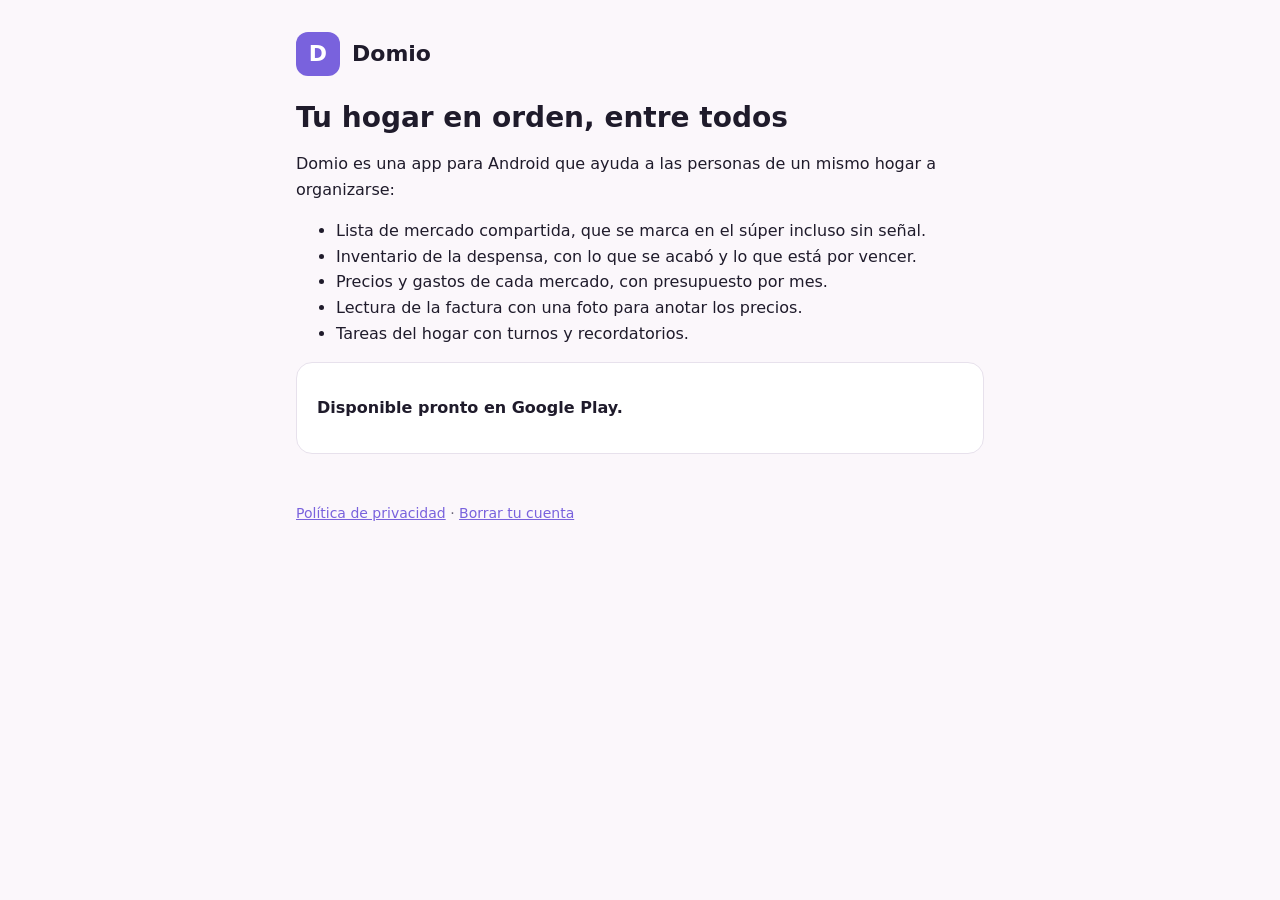
==== index.html @ b00d0631 "Páginas de Domio" ====
<!doctype html>
<html lang="es">
  <head>
    <meta charset="utf-8" />
    <meta name="viewport" content="width=device-width, initial-scale=1" />
    <title>Domio · Tu hogar en orden</title>
    <meta
      name="description"
      content="Domio: lista de mercado compartida, inventario de la despensa, gastos y tareas del hogar."
    />
    <link rel="stylesheet" href="/estilo.css" />
  </head>
  <body>
    <main>
      <header>
        <div class="logo">D</div>
        <a class="brand" href="/">Domio</a>
      </header>

      <h1>Tu hogar en orden, entre todos</h1>
      <p>
        Domio es una app para Android que ayuda a las personas de un mismo hogar a organizarse:
      </p>
      <ul>
        <li>Lista de mercado compartida, que se marca en el súper incluso sin señal.</li>
        <li>Inventario de la despensa, con lo que se acabó y lo que está por vencer.</li>
        <li>Precios y gastos de cada mercado, con presupuesto por mes.</li>
        <li>Lectura de la factura con una foto para anotar los precios.</li>
        <li>Tareas del hogar con turnos y recordatorios.</li>
      </ul>

      <div class="card">
        <p><strong>Disponible pronto en Google Play.</strong></p>
      </div>

      <footer>
        <a href="/privacidad/">Política de privacidad</a> ·
        <a href="/borrar-cuenta/">Borrar tu cuenta</a>
      </footer>
    </main>
  </body>
</html>
---- estilo.css ----
:root {
  --bg: #fbf7fb;
  --surface: #ffffff;
  --text: #1f1b2b;
  --muted: #6b6578;
  --primary: #7962dd;
  --primary-text: #ffffff;
  --border: #e7e1ec;
}

@media (prefers-color-scheme: dark) {
  :root {
    --bg: #17151f;
    --surface: #221f2d;
    --text: #f2eff7;
    --muted: #a7a1b5;
    --primary: #9a86ec;
    --primary-text: #17151f;
    --border: #35314a;
  }
}

* {
  box-sizing: border-box;
}

body {
  margin: 0;
  background: var(--bg);
  color: var(--text);
  font: 16px/1.6 system-ui, -apple-system, "Segoe UI", Roboto, sans-serif;
}

main {
  max-width: 720px;
  margin: 0 auto;
  padding: 32px 16px 64px;
}

header {
  display: flex;
  align-items: center;
  gap: 12px;
  margin-bottom: 24px;
}

.logo {
  width: 44px;
  height: 44px;
  border-radius: 12px;
  background: var(--primary);
  color: var(--primary-text);
  display: grid;
  place-items: center;
  font-weight: 800;
  font-size: 22px;
}

.brand {
  font-size: 22px;
  font-weight: 800;
  color: var(--text);
  text-decoration: none;
}

h1 {
  font-size: 28px;
  line-height: 1.25;
  margin: 0 0 8px;
}

h2 {
  font-size: 20px;
  margin: 32px 0 8px;
}

p,
li {
  color: var(--text);
}

.muted {
  color: var(--muted);
  font-size: 14px;
}

.card {
  background: var(--surface);
  border: 1px solid var(--border);
  border-radius: 16px;
  padding: 16px 20px;
  margin: 16px 0;
}

.button {
  display: inline-block;
  background: var(--primary);
  color: var(--primary-text);
  padding: 12px 20px;
  border-radius: 14px;
  font-weight: 700;
  text-decoration: none;
  margin: 4px 8px 4px 0;
}

.button.secondary {
  background: transparent;
  color: var(--primary);
  border: 1px solid var(--primary);
}

.code {
  font: 700 28px/1.2 ui-monospace, "Cascadia Mono", Consolas, monospace;
  letter-spacing: 2px;
}

a {
  color: var(--primary);
}

footer {
  margin-top: 48px;
  color: var(--muted);
  font-size: 14px;
}
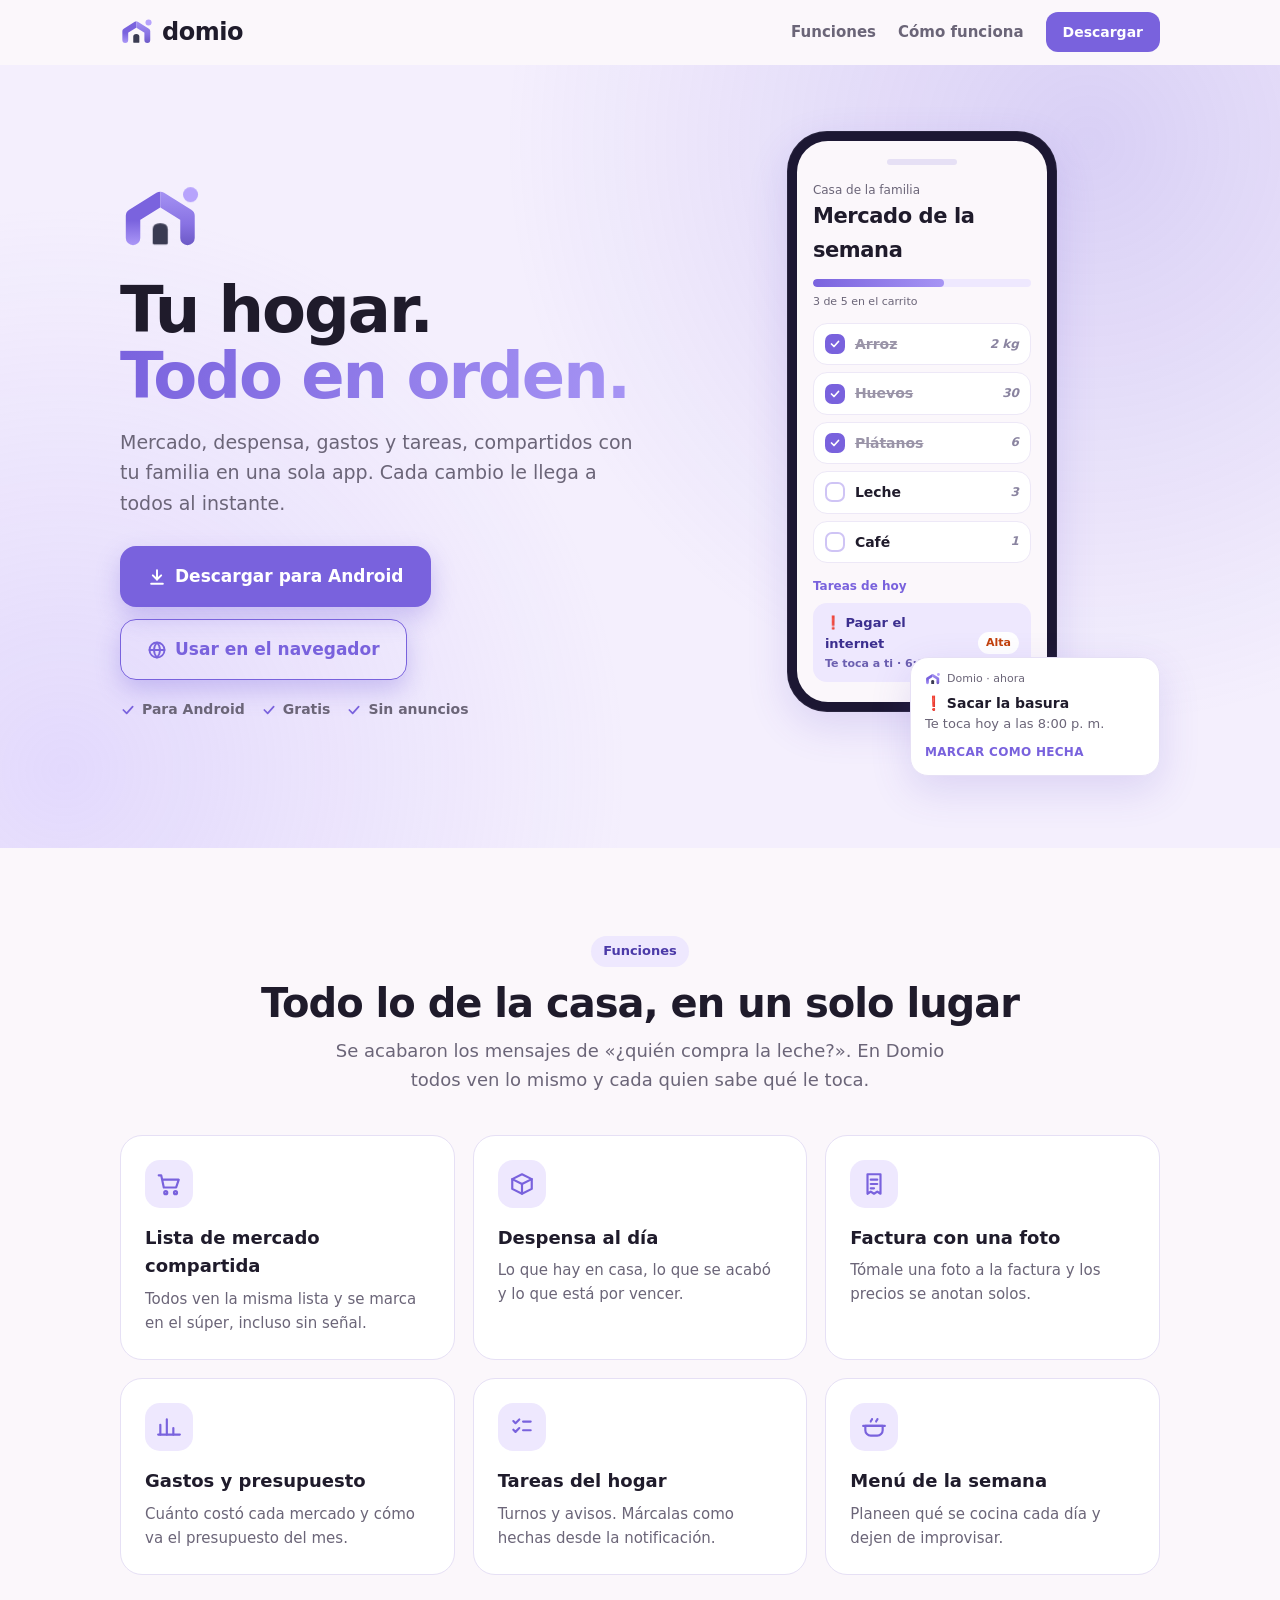
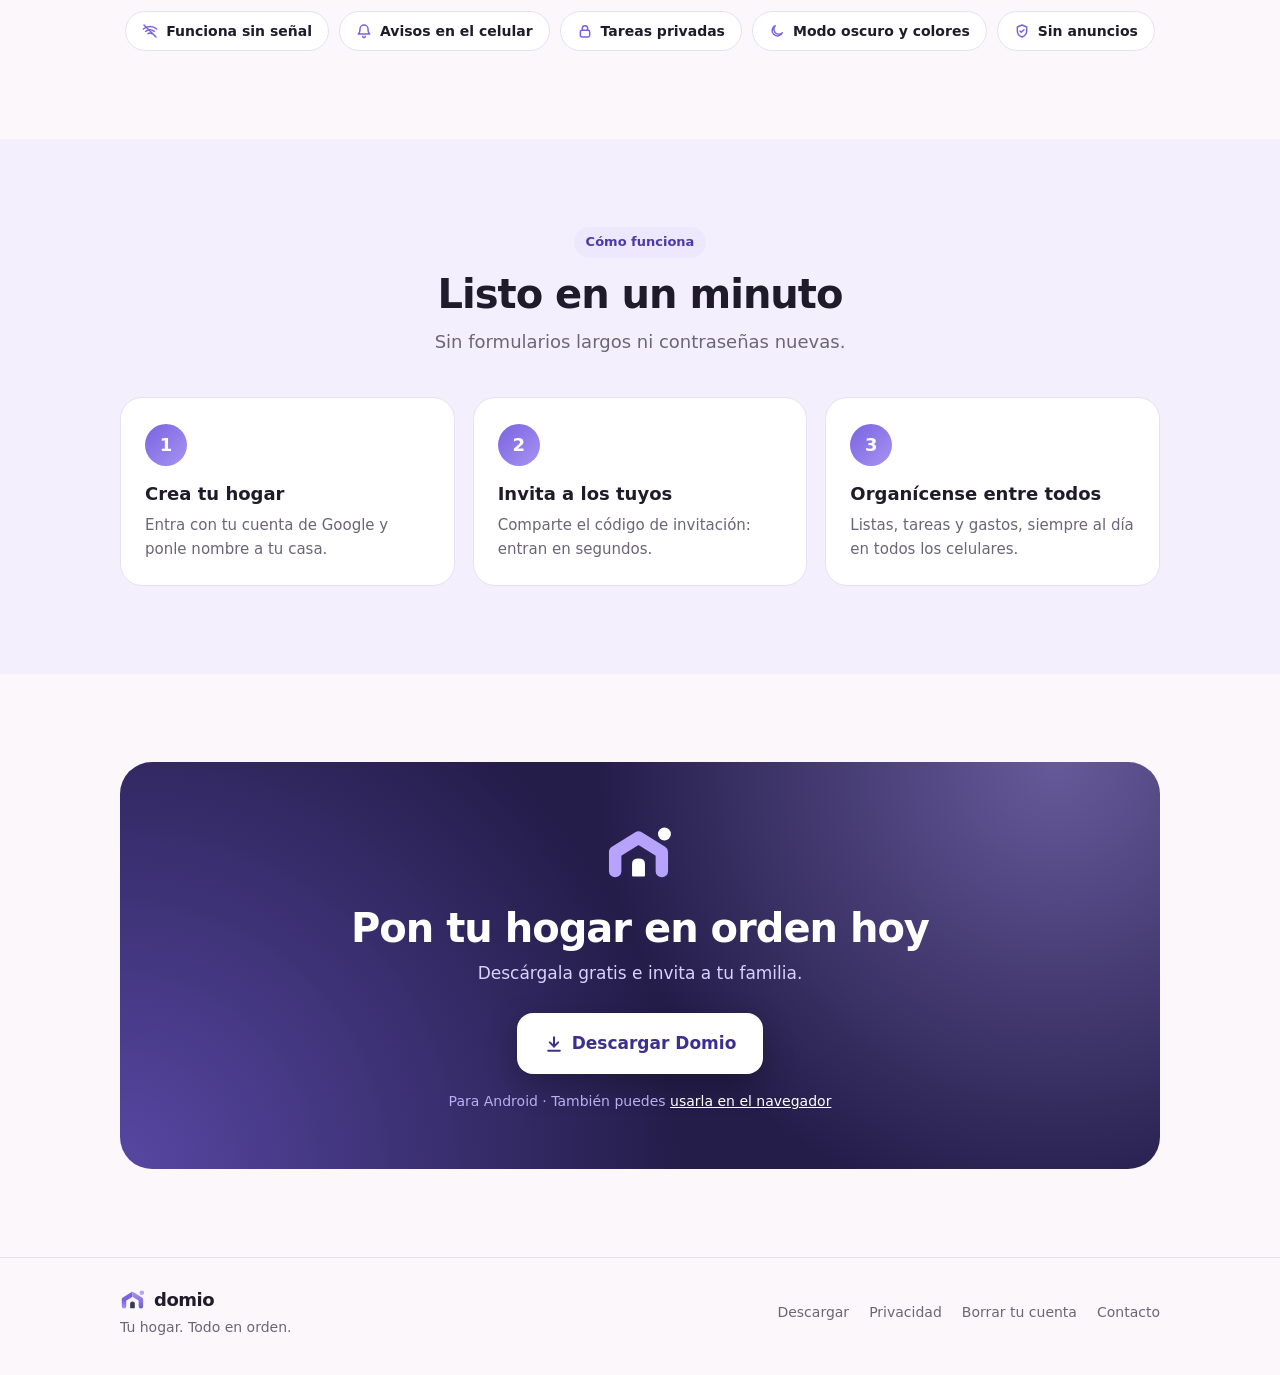
==== commit 0e44e2fb: "Web nueva con el logo de Domio y un solo estilo" ====
--- a/index.html
+++ b/index.html
@@ -3,40 +3,879 @@
   <head>
     <meta charset="utf-8" />
     <meta name="viewport" content="width=device-width, initial-scale=1" />
-    <title>Domio · Tu hogar en orden</title>
+    <title>Domio · Tu hogar. Todo en orden.</title>
     <meta
       name="description"
-      content="Domio: lista de mercado compartida, inventario de la despensa, gastos y tareas del hogar."
+      content="Domio: lista de mercado compartida, despensa, gastos y tareas del hogar, en una sola app para toda la familia."
     />
+    <meta name="theme-color" content="#7962dd" />
+    <meta property="og:title" content="Domio · Tu hogar. Todo en orden." />
+    <meta
+      property="og:description"
+      content="Mercado, despensa, gastos y tareas, compartidos con tu familia en una sola app."
+    />
+    <link rel="icon" href="/logo.svg" type="image/svg+xml" />
     <link rel="stylesheet" href="/estilo.css" />
+    <style>
+      /* ---------- Portada ---------- */
+      .hero {
+        position: relative;
+        overflow: hidden;
+        background:
+          radial-gradient(circle at 85% 10%, color-mix(in srgb, var(--primary) 22%, transparent), transparent 45%),
+          radial-gradient(circle at 5% 90%, color-mix(in srgb, #b7a3fc 28%, transparent), transparent 40%),
+          var(--tint);
+      }
+      .hero .wrap {
+        display: grid;
+        grid-template-columns: minmax(0, 1.1fr) minmax(0, 1fr);
+        align-items: center;
+        gap: 40px;
+        padding-top: 56px;
+        padding-bottom: 72px;
+      }
+      .mark {
+        width: 84px;
+        height: 84px;
+        margin-bottom: 18px;
+      }
+      .mark .half {
+        stroke-dasharray: 380;
+        stroke-dashoffset: 380;
+        animation: draw 0.9s cubic-bezier(0.65, 0, 0.35, 1) forwards;
+      }
+      .mark .half.right {
+        animation-delay: 0.15s;
+      }
+      .mark .door {
+        fill: #3a3b52;
+        opacity: 0;
+        animation: fade 0.4s ease 0.85s forwards;
+      }
+      .mark .dot {
+        transform-origin: 721px 351px;
+        transform: scale(0);
+        animation: pop 0.45s cubic-bezier(0.34, 1.56, 0.64, 1) 1.05s forwards;
+      }
+      @keyframes draw {
+        to {
+          stroke-dashoffset: 0;
+        }
+      }
+      @keyframes fade {
+        to {
+          opacity: 1;
+        }
+      }
+      @keyframes pop {
+        to {
+          transform: scale(1);
+        }
+      }
+      .hero h1 {
+        font-size: clamp(40px, 6vw, 64px);
+        line-height: 1.02;
+        letter-spacing: -2px;
+        font-weight: 800;
+        margin: 0 0 18px;
+      }
+      .hero h1 span {
+        background: linear-gradient(100deg, #7a63de, #a694f4);
+        -webkit-background-clip: text;
+        background-clip: text;
+        color: transparent;
+      }
+      .lead {
+        font-size: 19px;
+        color: var(--muted);
+        max-width: 30em;
+        margin: 0 0 28px;
+      }
+      .actions {
+        display: flex;
+        flex-wrap: wrap;
+        gap: 12px;
+      }
+      .fine {
+        display: flex;
+        flex-wrap: wrap;
+        gap: 6px 16px;
+        margin: 18px 0 0;
+        padding: 0;
+        list-style: none;
+        color: var(--muted);
+        font-size: 14px;
+        font-weight: 600;
+      }
+      .fine li {
+        display: flex;
+        align-items: center;
+        gap: 6px;
+      }
+      .fine svg {
+        width: 16px;
+        height: 16px;
+        color: var(--primary);
+      }
+
+      /* El teléfono dibujado */
+      .stage {
+        position: relative;
+        display: flex;
+        justify-content: center;
+        padding: 10px 0 64px;
+      }
+      .phone {
+        width: 270px;
+        border-radius: 40px;
+        padding: 10px;
+        background: #1c1733;
+        box-shadow: var(--shadow), 0 0 0 1px rgba(255, 255, 255, 0.06) inset;
+        animation: float 6s ease-in-out infinite;
+      }
+      .screen {
+        border-radius: 31px;
+        background: #fbf7fb;
+        color: #1f1b2b;
+        padding: 18px 16px 20px;
+        min-height: 470px;
+      }
+      .screen .notch {
+        width: 70px;
+        height: 6px;
+        border-radius: 6px;
+        background: #e6e0f5;
+        margin: 0 auto 16px;
+      }
+      .screen .hello {
+        font-size: 12px;
+        color: #6b6578;
+        margin: 0;
+      }
+      .screen .title {
+        font-size: 21px;
+        font-weight: 800;
+        margin: 0 0 12px;
+        letter-spacing: -0.4px;
+      }
+      .progress {
+        height: 8px;
+        border-radius: 8px;
+        background: #eee8fe;
+        overflow: hidden;
+        margin-bottom: 6px;
+      }
+      .progress i {
+        display: block;
+        height: 100%;
+        width: 40%;
+        border-radius: 8px;
+        background: linear-gradient(90deg, #7a63de, #a694f4);
+        animation: fill 2.4s ease 1.2s forwards;
+      }
+      @keyframes fill {
+        to {
+          width: 60%;
+        }
+      }
+      .progress-label {
+        font-size: 11px;
+        color: #6b6578;
+        margin: 0 0 12px;
+      }
+      .row {
+        display: flex;
+        align-items: center;
+        gap: 10px;
+        background: #fff;
+        border: 1px solid #ede8f7;
+        border-radius: 14px;
+        padding: 9px 11px;
+        margin-bottom: 7px;
+        font-size: 14px;
+        font-weight: 600;
+      }
+      .row .check {
+        flex: none;
+        width: 20px;
+        height: 20px;
+        border-radius: 7px;
+        border: 2px solid #cfc4f5;
+        display: grid;
+        place-items: center;
+      }
+      .row.done {
+        color: #9a94a8;
+      }
+      .row.done span {
+        text-decoration: line-through;
+      }
+      .row.done .check {
+        background: #7962dd;
+        border-color: #7962dd;
+      }
+      .row .check svg {
+        width: 12px;
+        height: 12px;
+        color: #fff;
+      }
+      .row .qty {
+        margin-left: auto;
+        font-size: 12px;
+        color: #8a84a0;
+        font-weight: 600;
+      }
+      .screen .section {
+        font-size: 12px;
+        font-weight: 700;
+        color: #7962dd;
+        margin: 14px 0 7px;
+      }
+      .task {
+        display: flex;
+        align-items: center;
+        gap: 10px;
+        border-radius: 14px;
+        padding: 10px 12px;
+        background: #eee8fe;
+        font-size: 13px;
+        font-weight: 700;
+        color: #3c2f8f;
+      }
+      .task small {
+        display: block;
+        font-weight: 600;
+        color: #6b5fb0;
+        font-size: 11px;
+      }
+      .task .tag {
+        margin-left: auto;
+        font-size: 11px;
+        background: #fff;
+        color: #c2410c;
+        border-radius: 999px;
+        padding: 2px 8px;
+      }
+      /* El aviso que flota al lado del teléfono */
+      .notif {
+        position: absolute;
+        right: max(0px, calc(50% - 270px));
+        bottom: 0;
+        width: 250px;
+        background: var(--surface);
+        color: var(--text);
+        border: 1px solid var(--border);
+        border-radius: 18px;
+        padding: 12px 14px;
+        box-shadow: var(--shadow);
+        opacity: 0;
+        transform: translateY(16px) scale(0.96);
+        animation: arrive 0.6s cubic-bezier(0.34, 1.56, 0.64, 1) 1.6s forwards;
+      }
+      .notif-head {
+        display: flex;
+        align-items: center;
+        gap: 6px;
+        font-size: 11px;
+        color: var(--muted);
+        margin-bottom: 4px;
+      }
+      .notif-head img {
+        width: 16px;
+        height: 16px;
+      }
+      .notif strong {
+        display: block;
+        font-size: 14px;
+      }
+      .notif p {
+        margin: 0;
+        font-size: 13px;
+        color: var(--muted);
+      }
+      .notif .act {
+        display: inline-block;
+        margin-top: 8px;
+        font-size: 12px;
+        font-weight: 800;
+        color: var(--primary);
+        letter-spacing: 0.3px;
+      }
+      @keyframes arrive {
+        to {
+          opacity: 1;
+          transform: none;
+        }
+      }
+      @keyframes float {
+        0%,
+        100% {
+          transform: translateY(0);
+        }
+        50% {
+          transform: translateY(-10px);
+        }
+      }
+
+      /* ---------- Secciones ---------- */
+      .block {
+        padding: 88px 0;
+      }
+      .eyebrow {
+        display: inline-block;
+        background: var(--soft);
+        color: var(--soft-text);
+        font-size: 13px;
+        font-weight: 800;
+        padding: 5px 12px;
+        border-radius: 999px;
+        margin-bottom: 14px;
+      }
+      .block h2 {
+        font-size: clamp(28px, 4vw, 40px);
+        line-height: 1.1;
+        letter-spacing: -1px;
+        margin: 0 0 12px;
+      }
+      .block .intro {
+        color: var(--muted);
+        font-size: 18px;
+        max-width: 34em;
+        margin: 0 0 40px;
+      }
+      .center {
+        text-align: center;
+      }
+      .center .intro {
+        margin-left: auto;
+        margin-right: auto;
+      }
+      .features {
+        display: grid;
+        grid-template-columns: repeat(3, minmax(0, 1fr));
+        gap: 18px;
+      }
+      .feature {
+        background: var(--surface);
+        border: 1px solid var(--border);
+        border-radius: 22px;
+        padding: 24px;
+        transition: transform 0.2s, box-shadow 0.2s, border-color 0.2s;
+      }
+      .feature:hover {
+        transform: translateY(-4px);
+        box-shadow: var(--shadow);
+        border-color: color-mix(in srgb, var(--primary) 35%, var(--border));
+      }
+      .icon {
+        width: 48px;
+        height: 48px;
+        border-radius: 15px;
+        background: var(--soft);
+        color: var(--primary);
+        display: grid;
+        place-items: center;
+        margin-bottom: 16px;
+      }
+      .icon svg {
+        width: 26px;
+        height: 26px;
+      }
+      .feature h3 {
+        font-size: 18px;
+        margin: 0 0 6px;
+      }
+      .feature p {
+        margin: 0;
+        color: var(--muted);
+        font-size: 15px;
+      }
+      .chips {
+        display: flex;
+        flex-wrap: wrap;
+        justify-content: center;
+        gap: 10px;
+        margin: 36px 0 0;
+        padding: 0;
+        list-style: none;
+      }
+      .chips li {
+        display: flex;
+        align-items: center;
+        gap: 8px;
+        background: var(--surface);
+        border: 1px solid var(--border);
+        border-radius: 999px;
+        padding: 8px 16px;
+        font-size: 14px;
+        font-weight: 600;
+      }
+      .chips svg {
+        width: 16px;
+        height: 16px;
+        color: var(--primary);
+      }
+
+      .how {
+        background: var(--tint);
+      }
+      .steps {
+        display: grid;
+        grid-template-columns: repeat(3, minmax(0, 1fr));
+        gap: 18px;
+        counter-reset: step;
+        margin: 0;
+        padding: 0;
+        list-style: none;
+      }
+      .steps li {
+        counter-increment: step;
+        position: relative;
+        background: var(--surface);
+        border: 1px solid var(--border);
+        border-radius: 22px;
+        padding: 26px 24px 24px;
+      }
+      .steps li::before {
+        content: counter(step);
+        display: grid;
+        place-items: center;
+        width: 42px;
+        height: 42px;
+        border-radius: 50%;
+        background: linear-gradient(135deg, #7a63de, #a694f4);
+        color: #fff;
+        font-weight: 800;
+        font-size: 18px;
+        margin-bottom: 14px;
+      }
+      .steps h3 {
+        margin: 0 0 4px;
+        font-size: 18px;
+      }
+      .steps p {
+        margin: 0;
+        color: var(--muted);
+        font-size: 15px;
+      }
+
+      /* ---------- Cierre ---------- */
+      .cta {
+        position: relative;
+        overflow: hidden;
+        margin: 88px auto;
+        max-width: 1040px;
+        border-radius: 32px;
+        padding: 56px 24px;
+        text-align: center;
+        color: #fff;
+        background:
+          radial-gradient(circle at 90% 0%, rgba(183, 163, 252, 0.45), transparent 45%),
+          radial-gradient(circle at 0% 100%, rgba(122, 99, 222, 0.6), transparent 50%),
+          var(--night);
+      }
+      .cta > svg {
+        width: 72px;
+        height: 72px;
+        margin: 0 auto 16px;
+      }
+      .cta h2 {
+        font-size: clamp(28px, 4vw, 40px);
+        letter-spacing: -1px;
+        line-height: 1.1;
+        margin: 0 0 10px;
+      }
+      .cta p {
+        color: #d9d1ff;
+        margin: 0 0 26px;
+        font-size: 17px;
+      }
+      .cta .button {
+        background: #fff;
+        color: #3c2f8f;
+        box-shadow: 0 10px 30px rgba(0, 0, 0, 0.25);
+      }
+      .cta .button:hover {
+        background: #f1ebfd;
+      }
+      .cta .small-print {
+        font-size: 14px;
+        color: #b9aef0;
+        margin: 16px 0 0;
+      }
+
+      @media (max-width: 900px) {
+        .hero .wrap {
+          grid-template-columns: 1fr;
+          gap: 24px;
+          padding-top: 36px;
+          padding-bottom: 48px;
+        }
+        .features {
+          grid-template-columns: repeat(2, minmax(0, 1fr));
+        }
+      }
+      @media (max-width: 640px) {
+        .features,
+        .steps {
+          grid-template-columns: 1fr;
+        }
+        .block {
+          padding: 64px 0;
+        }
+        .lead {
+          font-size: 17px;
+        }
+        .actions .button {
+          width: 100%;
+        }
+        .cta {
+          margin: 64px 16px;
+          border-radius: 26px;
+          padding: 44px 20px;
+        }
+        .notif {
+          right: 0;
+          width: 230px;
+        }
+      }
+      @media (prefers-reduced-motion: reduce) {
+        .mark .half,
+        .mark .door,
+        .mark .dot,
+        .notif,
+        .phone,
+        .progress i {
+          animation: none;
+          stroke-dashoffset: 0;
+          opacity: 1;
+          transform: none;
+        }
+      }
+      @media (prefers-color-scheme: dark) {
+        .mark .door {
+          fill: #ece8ff;
+        }
+      }
+    </style>
   </head>
   <body>
+    <header class="topbar">
+      <div class="wrap">
+        <a class="brand" href="/"><img src="/logo.svg" alt="" />domio</a>
+        <nav>
+          <a href="#funciones">Funciones</a>
+          <a href="#como-funciona">Cómo funciona</a>
+          <a class="button small" href="/descargar/">Descargar</a>
+        </nav>
+      </div>
+    </header>
+
     <main>
-      <header>
-        <div class="logo">D</div>
-        <a class="brand" href="/">Domio</a>
-      </header>
-
-      <h1>Tu hogar en orden, entre todos</h1>
-      <p>
-        Domio es una app para Android que ayuda a las personas de un mismo hogar a organizarse:
-      </p>
-      <ul>
-        <li>Lista de mercado compartida, que se marca en el súper incluso sin señal.</li>
-        <li>Inventario de la despensa, con lo que se acabó y lo que está por vencer.</li>
-        <li>Precios y gastos de cada mercado, con presupuesto por mes.</li>
-        <li>Lectura de la factura con una foto para anotar los precios.</li>
-        <li>Tareas del hogar con turnos y recordatorios.</li>
-      </ul>
-
-      <div class="card">
-        <p><strong>Disponible pronto en Google Play.</strong></p>
+      <section class="hero">
+        <div class="wrap">
+          <div>
+            <!-- El logo se dibuja solo, igual que al abrir la app. -->
+            <svg class="mark" viewBox="234 222 580 580" aria-hidden="true">
+              <defs>
+                <linearGradient id="hl" x1="0" y1="320" x2="0" y2="700" gradientUnits="userSpaceOnUse">
+                  <stop offset="0" stop-color="#7A63DE" />
+                  <stop offset="0.55" stop-color="#7A63DE" />
+                  <stop offset="1" stop-color="#AB97F7" />
+                </linearGradient>
+                <linearGradient id="hr" x1="0" y1="320" x2="0" y2="700" gradientUnits="userSpaceOnUse">
+                  <stop offset="0" stop-color="#A694F4" />
+                  <stop offset="0.62" stop-color="#8872E3" />
+                  <stop offset="1" stop-color="#6C59C6" />
+                </linearGradient>
+                <clipPath id="hcl"><rect x="0" y="0" width="512" height="1024" /></clipPath>
+                <clipPath id="hcr"><rect x="512" y="0" width="512" height="1024" /></clipPath>
+              </defs>
+              <g clip-path="url(#hcl)">
+                <path class="half" d="M324 650 L324 497 L512 380" stroke="url(#hl)" stroke-width="100"
+                  stroke-linecap="round" stroke-linejoin="round" fill="none" />
+              </g>
+              <g clip-path="url(#hcr)">
+                <path class="half right" d="M700 650 L700 497 L512 380" stroke="url(#hr)" stroke-width="100"
+                  stroke-linecap="round" stroke-linejoin="round" fill="none" />
+              </g>
+              <path class="door"
+                d="M468 694 Q460 694 460 686 L460 592 Q460 548 512 548 Q564 548 564 592 L564 686 Q564 694 556 694 Z" />
+              <circle class="dot" cx="721" cy="351" r="52" fill="#B7A3FC" />
+            </svg>
+
+            <h1>Tu hogar.<br /><span>Todo en orden.</span></h1>
+            <p class="lead">
+              Mercado, despensa, gastos y tareas, compartidos con tu familia en una sola app. Cada
+              cambio le llega a todos al instante.
+            </p>
+            <div class="actions">
+              <a class="button big" href="/descargar/">
+                <svg viewBox="0 0 24 24" fill="none" stroke="currentColor" stroke-width="2.4"
+                  stroke-linecap="round" stroke-linejoin="round" aria-hidden="true">
+                  <path d="M12 4v11" /><path d="M7 10l5 5 5-5" /><path d="M5 20h14" />
+                </svg>
+                Descargar para Android
+              </a>
+              <a class="button big secondary" href="https://domio.expo.app">
+                <svg viewBox="0 0 24 24" fill="none" stroke="currentColor" stroke-width="2.2"
+                  stroke-linecap="round" stroke-linejoin="round" aria-hidden="true">
+                  <circle cx="12" cy="12" r="9" /><path d="M3 12h18" />
+                  <path d="M12 3c2.5 2.7 3.6 5.7 3.6 9s-1.1 6.3-3.6 9c-2.5-2.7-3.6-5.7-3.6-9S9.5 5.7 12 3z" />
+                </svg>
+                Usar en el navegador
+              </a>
+            </div>
+            <ul class="fine">
+              <li id="version">
+                <svg viewBox="0 0 24 24" fill="none" stroke="currentColor" stroke-width="2.6"
+                  stroke-linecap="round" stroke-linejoin="round" aria-hidden="true"><path d="M5 12l5 5 9-10" /></svg>
+                <span>Para Android</span>
+              </li>
+              <li>
+                <svg viewBox="0 0 24 24" fill="none" stroke="currentColor" stroke-width="2.6"
+                  stroke-linecap="round" stroke-linejoin="round" aria-hidden="true"><path d="M5 12l5 5 9-10" /></svg>
+                Gratis
+              </li>
+              <li>
+                <svg viewBox="0 0 24 24" fill="none" stroke="currentColor" stroke-width="2.6"
+                  stroke-linecap="round" stroke-linejoin="round" aria-hidden="true"><path d="M5 12l5 5 9-10" /></svg>
+                Sin anuncios
+              </li>
+            </ul>
+          </div>
+
+          <div class="stage" aria-hidden="true">
+            <div class="phone">
+              <div class="screen">
+                <div class="notch"></div>
+                <p class="hello">Casa de la familia</p>
+                <p class="title">Mercado de la semana</p>
+                <div class="progress"><i></i></div>
+                <p class="progress-label">3 de 5 en el carrito</p>
+                <div class="row done">
+                  <div class="check">
+                    <svg viewBox="0 0 24 24" fill="none" stroke="currentColor" stroke-width="3.4"
+                      stroke-linecap="round" stroke-linejoin="round"><path d="M5 12l5 5 9-10" /></svg>
+                  </div>
+                  <span>Arroz</span><em class="qty">2 kg</em>
+                </div>
+                <div class="row done">
+                  <div class="check">
+                    <svg viewBox="0 0 24 24" fill="none" stroke="currentColor" stroke-width="3.4"
+                      stroke-linecap="round" stroke-linejoin="round"><path d="M5 12l5 5 9-10" /></svg>
+                  </div>
+                  <span>Huevos</span><em class="qty">30</em>
+                </div>
+                <div class="row done">
+                  <div class="check">
+                    <svg viewBox="0 0 24 24" fill="none" stroke="currentColor" stroke-width="3.4"
+                      stroke-linecap="round" stroke-linejoin="round"><path d="M5 12l5 5 9-10" /></svg>
+                  </div>
+                  <span>Plátanos</span><em class="qty">6</em>
+                </div>
+                <div class="row"><div class="check"></div><span>Leche</span><em class="qty">3</em></div>
+                <div class="row"><div class="check"></div><span>Café</span><em class="qty">1</em></div>
+                <p class="section">Tareas de hoy</p>
+                <div class="task">
+                  <div>❗ Pagar el internet<small>Te toca a ti · 6:00 p. m.</small></div>
+                  <span class="tag">Alta</span>
+                </div>
+              </div>
+            </div>
+            <div class="notif">
+              <div class="notif-head"><img src="/logo.svg" alt="" />Domio · ahora</div>
+              <strong>❗ Sacar la basura</strong>
+              <p>Te toca hoy a las 8:00 p. m.</p>
+              <span class="act">MARCAR COMO HECHA</span>
+            </div>
+          </div>
+        </div>
+      </section>
+
+      <section class="block" id="funciones">
+        <div class="wrap center">
+          <span class="eyebrow">Funciones</span>
+          <h2 class="reveal">Todo lo de la casa, en un solo lugar</h2>
+          <p class="intro reveal">
+            Se acabaron los mensajes de «¿quién compra la leche?». En Domio todos ven lo mismo y
+            cada quien sabe qué le toca.
+          </p>
+          <div class="features" style="text-align: left">
+            <article class="feature reveal">
+              <div class="icon">
+                <svg viewBox="0 0 24 24" fill="none" stroke="currentColor" stroke-width="2"
+                  stroke-linecap="round" stroke-linejoin="round" aria-hidden="true">
+                  <circle cx="9" cy="20" r="1.4" /><circle cx="18" cy="20" r="1.4" />
+                  <path d="M2.5 4h2.3l2.4 11.2h11.4L21 8H6" />
+                </svg>
+              </div>
+              <h3>Lista de mercado compartida</h3>
+              <p>Todos ven la misma lista y se marca en el súper, incluso sin señal.</p>
+            </article>
+            <article class="feature reveal">
+              <div class="icon">
+                <svg viewBox="0 0 24 24" fill="none" stroke="currentColor" stroke-width="2"
+                  stroke-linecap="round" stroke-linejoin="round" aria-hidden="true">
+                  <path d="M3 7.5L12 3l9 4.5-9 4.5z" /><path d="M3 7.5v9L12 21l9-4.5v-9" /><path d="M12 12v9" />
+                </svg>
+              </div>
+              <h3>Despensa al día</h3>
+              <p>Lo que hay en casa, lo que se acabó y lo que está por vencer.</p>
+            </article>
+            <article class="feature reveal">
+              <div class="icon">
+                <svg viewBox="0 0 24 24" fill="none" stroke="currentColor" stroke-width="2"
+                  stroke-linecap="round" stroke-linejoin="round" aria-hidden="true">
+                  <path d="M6 3h12v18l-3-2-3 2-3-2-3 2z" /><path d="M9 8h6" /><path d="M9 12h6" /><path d="M9 16h3" />
+                </svg>
+              </div>
+              <h3>Factura con una foto</h3>
+              <p>Tómale una foto a la factura y los precios se anotan solos.</p>
+            </article>
+            <article class="feature reveal">
+              <div class="icon">
+                <svg viewBox="0 0 24 24" fill="none" stroke="currentColor" stroke-width="2"
+                  stroke-linecap="round" stroke-linejoin="round" aria-hidden="true">
+                  <path d="M4 19V10" /><path d="M10 19V5" /><path d="M16 19v-6" /><path d="M22 19H2" />
+                </svg>
+              </div>
+              <h3>Gastos y presupuesto</h3>
+              <p>Cuánto costó cada mercado y cómo va el presupuesto del mes.</p>
+            </article>
+            <article class="feature reveal">
+              <div class="icon">
+                <svg viewBox="0 0 24 24" fill="none" stroke="currentColor" stroke-width="2"
+                  stroke-linecap="round" stroke-linejoin="round" aria-hidden="true">
+                  <path d="M4 6.5l2 2 3.5-3.5" /><path d="M4 14.5l2 2 3.5-3.5" /><path d="M13 7h7" /><path d="M13 15h7" />
+                </svg>
+              </div>
+              <h3>Tareas del hogar</h3>
+              <p>Turnos y avisos. Márcalas como hechas desde la notificación.</p>
+            </article>
+            <article class="feature reveal">
+              <div class="icon">
+                <svg viewBox="0 0 24 24" fill="none" stroke="currentColor" stroke-width="2"
+                  stroke-linecap="round" stroke-linejoin="round" aria-hidden="true">
+                  <path d="M4 11h16v4a5 5 0 0 1-5 5H9a5 5 0 0 1-5-5z" /><path d="M2 11h20" />
+                  <path d="M9 7c0-1.2 1.2-1.2 1.2-2.4" /><path d="M14 7c0-1.2 1.2-1.2 1.2-2.4" />
+                </svg>
+              </div>
+              <h3>Menú de la semana</h3>
+              <p>Planeen qué se cocina cada día y dejen de improvisar.</p>
+            </article>
+          </div>
+
+          <ul class="chips reveal">
+            <li>
+              <svg viewBox="0 0 24 24" fill="none" stroke="currentColor" stroke-width="2.2"
+                stroke-linecap="round" stroke-linejoin="round" aria-hidden="true">
+                <path d="M2 9a15 15 0 0 1 20 0" /><path d="M5.5 12.5a10 10 0 0 1 13 0" /><path d="M9 16a5 5 0 0 1 6 0" />
+                <path d="M3 3l18 18" />
+              </svg>
+              Funciona sin señal
+            </li>
+            <li>
+              <svg viewBox="0 0 24 24" fill="none" stroke="currentColor" stroke-width="2.2"
+                stroke-linecap="round" stroke-linejoin="round" aria-hidden="true">
+                <path d="M6 9a6 6 0 0 1 12 0c0 6 2.5 7.5 2.5 7.5h-17S6 15 6 9" /><path d="M10 20a2 2 0 0 0 4 0" />
+              </svg>
+              Avisos en el celular
+            </li>
+            <li>
+              <svg viewBox="0 0 24 24" fill="none" stroke="currentColor" stroke-width="2.2"
+                stroke-linecap="round" stroke-linejoin="round" aria-hidden="true">
+                <rect x="5" y="11" width="14" height="10" rx="2.5" /><path d="M8 11V8a4 4 0 0 1 8 0v3" />
+              </svg>
+              Tareas privadas
+            </li>
+            <li>
+              <svg viewBox="0 0 24 24" fill="none" stroke="currentColor" stroke-width="2.2"
+                stroke-linecap="round" stroke-linejoin="round" aria-hidden="true">
+                <path d="M20 14.5A8 8 0 1 1 9.5 4a6.5 6.5 0 0 0 10.5 10.5z" />
+              </svg>
+              Modo oscuro y colores
+            </li>
+            <li>
+              <svg viewBox="0 0 24 24" fill="none" stroke="currentColor" stroke-width="2.2"
+                stroke-linecap="round" stroke-linejoin="round" aria-hidden="true">
+                <path d="M12 3l7 3v6c0 4.4-3 7.6-7 9-4-1.4-7-4.6-7-9V6z" /><path d="M9 12l2 2 4-4" />
+              </svg>
+              Sin anuncios
+            </li>
+          </ul>
+        </div>
+      </section>
+
+      <section class="block how" id="como-funciona">
+        <div class="wrap center">
+          <span class="eyebrow">Cómo funciona</span>
+          <h2 class="reveal">Listo en un minuto</h2>
+          <p class="intro reveal">Sin formularios largos ni contraseñas nuevas.</p>
+          <ol class="steps" style="text-align: left">
+            <li class="reveal">
+              <h3>Crea tu hogar</h3>
+              <p>Entra con tu cuenta de Google y ponle nombre a tu casa.</p>
+            </li>
+            <li class="reveal">
+              <h3>Invita a los tuyos</h3>
+              <p>Comparte el código de invitación: entran en segundos.</p>
+            </li>
+            <li class="reveal">
+              <h3>Organícense entre todos</h3>
+              <p>Listas, tareas y gastos, siempre al día en todos los celulares.</p>
+            </li>
+          </ol>
+        </div>
+      </section>
+
+      <section class="cta reveal">
+        <svg viewBox="234 222 580 580" aria-hidden="true">
+          <path d="M324 650 L324 497 L512 380 L700 497 L700 650" stroke="#b7a3fc" stroke-width="100"
+            stroke-linecap="round" stroke-linejoin="round" fill="none" />
+          <path fill="#ffffff"
+            d="M468 694 Q460 694 460 686 L460 592 Q460 548 512 548 Q564 548 564 592 L564 686 Q564 694 556 694 Z" />
+          <circle cx="721" cy="351" r="52" fill="#ffffff" />
+        </svg>
+        <h2>Pon tu hogar en orden hoy</h2>
+        <p>Descárgala gratis e invita a tu familia.</p>
+        <a class="button big" href="/descargar/">
+          <svg viewBox="0 0 24 24" fill="none" stroke="currentColor" stroke-width="2.4"
+            stroke-linecap="round" stroke-linejoin="round" aria-hidden="true">
+            <path d="M12 4v11" /><path d="M7 10l5 5 5-5" /><path d="M5 20h14" />
+          </svg>
+          Descargar Domio
+        </a>
+        <p class="small-print">Para Android · También puedes <a href="https://domio.expo.app" style="color: #fff">usarla en el navegador</a></p>
+      </section>
+    </main>
+
+    <footer class="site-footer">
+      <div class="wrap">
+        <div>
+          <a class="brand" href="/"><img src="/logo.svg" alt="" />domio</a>
+          <p class="slogan">Tu hogar. Todo en orden.</p>
+        </div>
+        <nav>
+          <a href="/descargar/">Descargar</a>
+          <a href="/privacidad/">Privacidad</a>
+          <a href="/borrar-cuenta/">Borrar tu cuenta</a>
+          <a href="mailto:lumoranexora.dev@gmail.com">Contacto</a>
+        </nav>
       </div>
-
-      <footer>
-        <a href="/privacidad/">Política de privacidad</a> ·
-        <a href="/borrar-cuenta/">Borrar tu cuenta</a>
-      </footer>
-    </main>
+    </footer>
+
+    <script src="/web.js"></script>
+    <script>
+      // Muestra la versión de la última APK publicada (si GitHub responde).
+      fetch("https://api.github.com/repos/jonnier197/jonnier197.github.io/releases/latest")
+        .then((res) => (res.ok ? res.json() : null))
+        .then((release) => {
+          if (!release || !release.tag_name) return;
+          const version = String(release.tag_name).replace(/^v/, "");
+          document.querySelector("#version span").textContent = "Versión " + version + " · Android";
+        })
+        .catch(() => {});
+    </script>
   </body>
 </html>
--- a/estilo.css
+++ b/estilo.css
@@ -1,11 +1,20 @@
+/* Estilo de toda la web de Domio: los mismos colores de la app (src/theme/palettes.ts). */
+
 :root {
   --bg: #fbf7fb;
   --surface: #ffffff;
   --text: #1f1b2b;
   --muted: #6b6578;
   --primary: #7962dd;
+  --primary-strong: #5b46c4;
   --primary-text: #ffffff;
-  --border: #e7e1ec;
+  --soft: #eee8fe;
+  --soft-text: #4b3aa8;
+  --tint: #f4effd;
+  --border: #e6e0f5;
+  --night: #241d4a;
+  --shadow: 0 14px 40px rgba(91, 70, 196, 0.16);
+  color-scheme: light;
 }
 
 @media (prefers-color-scheme: dark) {
@@ -14,14 +23,25 @@
     --surface: #221f2d;
     --text: #f2eff7;
     --muted: #a7a1b5;
-    --primary: #9a86ec;
-    --primary-text: #17151f;
-    --border: #35314a;
+    --primary: #8e78ea;
+    --primary-strong: #a694f4;
+    --primary-text: #ffffff;
+    --soft: #2d2850;
+    --soft-text: #cfc4ff;
+    --tint: #1d1a2b;
+    --border: #37344a;
+    --night: #2d2560;
+    --shadow: 0 14px 40px rgba(0, 0, 0, 0.35);
+    color-scheme: dark;
   }
 }
 
 * {
   box-sizing: border-box;
+}
+
+html {
+  scroll-behavior: smooth;
 }
 
 body {
@@ -29,43 +49,146 @@
   background: var(--bg);
   color: var(--text);
   font: 16px/1.6 system-ui, -apple-system, "Segoe UI", Roboto, sans-serif;
-}
-
-main {
+  -webkit-font-smoothing: antialiased;
+}
+
+a {
+  color: var(--primary);
+}
+
+img,
+svg {
+  display: block;
+}
+
+.wrap {
+  max-width: 1080px;
+  margin: 0 auto;
+  padding: 0 20px;
+}
+
+/* ---------- Barra de arriba ---------- */
+
+.topbar {
+  position: sticky;
+  top: 0;
+  z-index: 10;
+  background: color-mix(in srgb, var(--bg) 86%, transparent);
+  backdrop-filter: blur(12px);
+  -webkit-backdrop-filter: blur(12px);
+  border-bottom: 1px solid transparent;
+  transition: border-color 0.2s;
+}
+
+.topbar.scrolled {
+  border-bottom-color: var(--border);
+}
+
+.topbar .wrap {
+  display: flex;
+  align-items: center;
+  justify-content: space-between;
+  gap: 16px;
+  height: 64px;
+}
+
+.brand {
+  display: flex;
+  align-items: center;
+  gap: 8px;
+  color: var(--text);
+  text-decoration: none;
+  font-size: 24px;
+  font-weight: 800;
+  letter-spacing: -0.5px;
+}
+
+.brand img {
+  width: 34px;
+  height: 34px;
+}
+
+.topbar nav {
+  display: flex;
+  align-items: center;
+  gap: 22px;
+}
+
+.topbar nav a:not(.button) {
+  color: var(--muted);
+  text-decoration: none;
+  font-size: 15px;
+  font-weight: 600;
+}
+
+.topbar nav a:not(.button):hover {
+  color: var(--text);
+}
+
+/* ---------- Botones ---------- */
+
+.button {
+  display: inline-flex;
+  align-items: center;
+  justify-content: center;
+  gap: 8px;
+  background: var(--primary);
+  color: var(--primary-text);
+  padding: 13px 22px;
+  border-radius: 14px;
+  border: 1.5px solid transparent;
+  font-weight: 700;
+  font-size: 16px;
+  text-decoration: none;
+  transition: transform 0.15s, background 0.15s, box-shadow 0.15s;
+}
+
+.button:hover {
+  background: var(--primary-strong);
+  transform: translateY(-1px);
+}
+
+.button svg {
+  width: 20px;
+  height: 20px;
+  flex: none;
+}
+
+.button.big {
+  padding: 16px 26px;
+  font-size: 17px;
+  border-radius: 16px;
+  box-shadow: 0 10px 24px rgba(121, 98, 221, 0.32);
+}
+
+.button.small {
+  padding: 8px 16px;
+  font-size: 14px;
+  border-radius: 12px;
+}
+
+.button.secondary {
+  background: transparent;
+  color: var(--primary);
+  border-color: var(--primary);
+}
+
+.button.secondary:hover {
+  background: var(--soft);
+}
+
+/* ---------- Páginas de texto (privacidad, borrar cuenta, invitar) ---------- */
+
+main.doc {
   max-width: 720px;
   margin: 0 auto;
-  padding: 32px 16px 64px;
-}
-
-header {
-  display: flex;
-  align-items: center;
-  gap: 12px;
-  margin-bottom: 24px;
-}
-
-.logo {
-  width: 44px;
-  height: 44px;
-  border-radius: 12px;
-  background: var(--primary);
-  color: var(--primary-text);
-  display: grid;
-  place-items: center;
-  font-weight: 800;
-  font-size: 22px;
-}
-
-.brand {
-  font-size: 22px;
-  font-weight: 800;
-  color: var(--text);
-  text-decoration: none;
+  padding: 32px 20px 64px;
 }
 
 h1 {
-  font-size: 28px;
-  line-height: 1.25;
+  font-size: 30px;
+  line-height: 1.2;
+  letter-spacing: -0.5px;
   margin: 0 0 8px;
 }
 
@@ -74,11 +197,6 @@
   margin: 32px 0 8px;
 }
 
-p,
-li {
-  color: var(--text);
-}
-
 .muted {
   color: var(--muted);
   font-size: 14px;
@@ -87,26 +205,17 @@
 .card {
   background: var(--surface);
   border: 1px solid var(--border);
-  border-radius: 16px;
-  padding: 16px 20px;
+  border-radius: 18px;
+  padding: 18px 22px;
   margin: 16px 0;
 }
 
-.button {
-  display: inline-block;
-  background: var(--primary);
-  color: var(--primary-text);
-  padding: 12px 20px;
-  border-radius: 14px;
-  font-weight: 700;
-  text-decoration: none;
-  margin: 4px 8px 4px 0;
-}
-
-.button.secondary {
-  background: transparent;
-  color: var(--primary);
-  border: 1px solid var(--primary);
+.card > :first-child {
+  margin-top: 0;
+}
+
+.card > :last-child {
+  margin-bottom: 0;
 }
 
 .code {
@@ -114,12 +223,80 @@
   letter-spacing: 2px;
 }
 
-a {
-  color: var(--primary);
-}
-
-footer {
-  margin-top: 48px;
+/* ---------- Pie ---------- */
+
+.site-footer {
+  border-top: 1px solid var(--border);
+  padding: 28px 0 36px;
   color: var(--muted);
   font-size: 14px;
 }
+
+.site-footer .wrap {
+  display: flex;
+  flex-wrap: wrap;
+  align-items: center;
+  justify-content: space-between;
+  gap: 16px;
+}
+
+.site-footer .brand {
+  font-size: 18px;
+}
+
+.site-footer .brand img {
+  width: 26px;
+  height: 26px;
+}
+
+.site-footer .slogan {
+  margin: 2px 0 0;
+}
+
+.site-footer nav {
+  display: flex;
+  flex-wrap: wrap;
+  gap: 8px 20px;
+}
+
+.site-footer nav a {
+  color: var(--muted);
+  text-decoration: none;
+}
+
+.site-footer nav a:hover {
+  color: var(--primary);
+}
+
+/* ---------- Aparecer al bajar ---------- */
+
+.reveal {
+  opacity: 0;
+  transform: translateY(18px);
+  transition: opacity 0.6s ease, transform 0.6s ease;
+}
+
+.reveal.shown {
+  opacity: 1;
+  transform: none;
+}
+
+@media (max-width: 640px) {
+  .topbar nav a:not(.button) {
+    display: none;
+  }
+  h1 {
+    font-size: 26px;
+  }
+}
+
+@media (prefers-reduced-motion: reduce) {
+  html {
+    scroll-behavior: auto;
+  }
+  .reveal {
+    opacity: 1;
+    transform: none;
+    transition: none;
+  }
+}
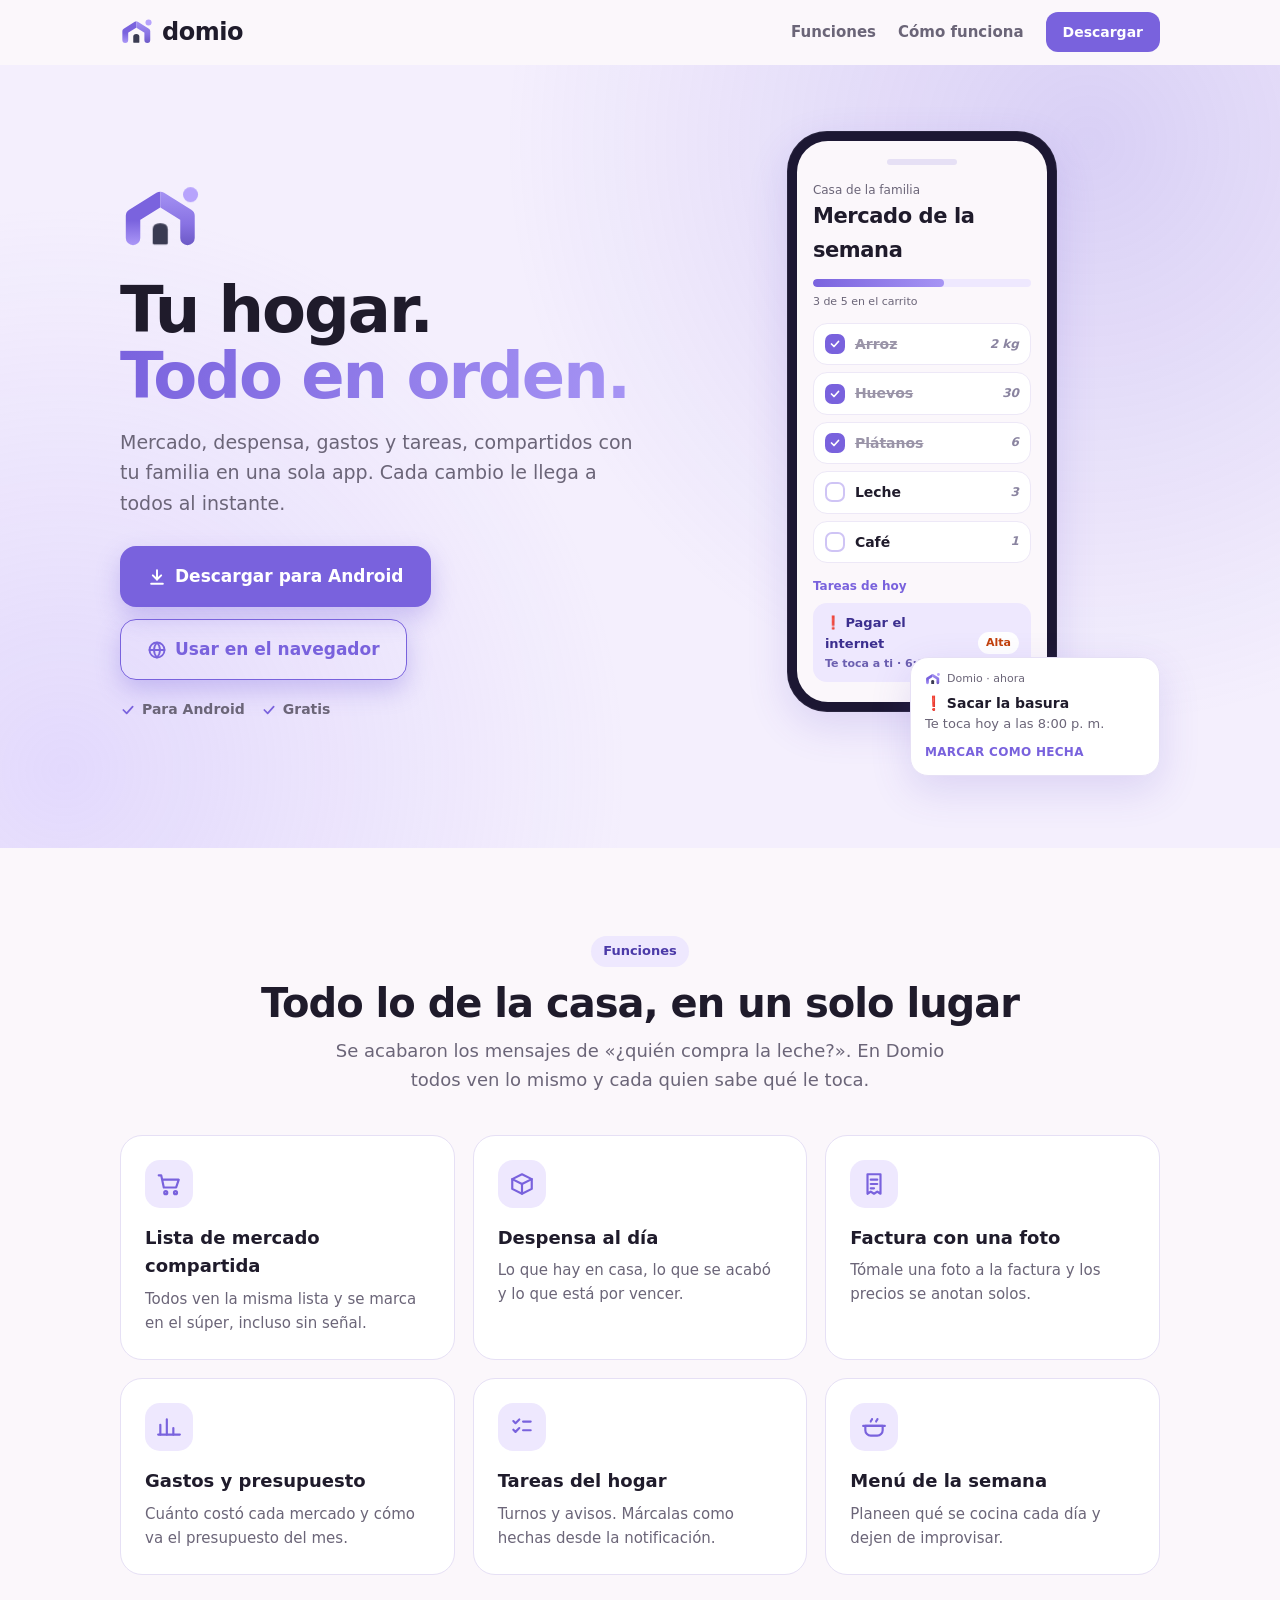
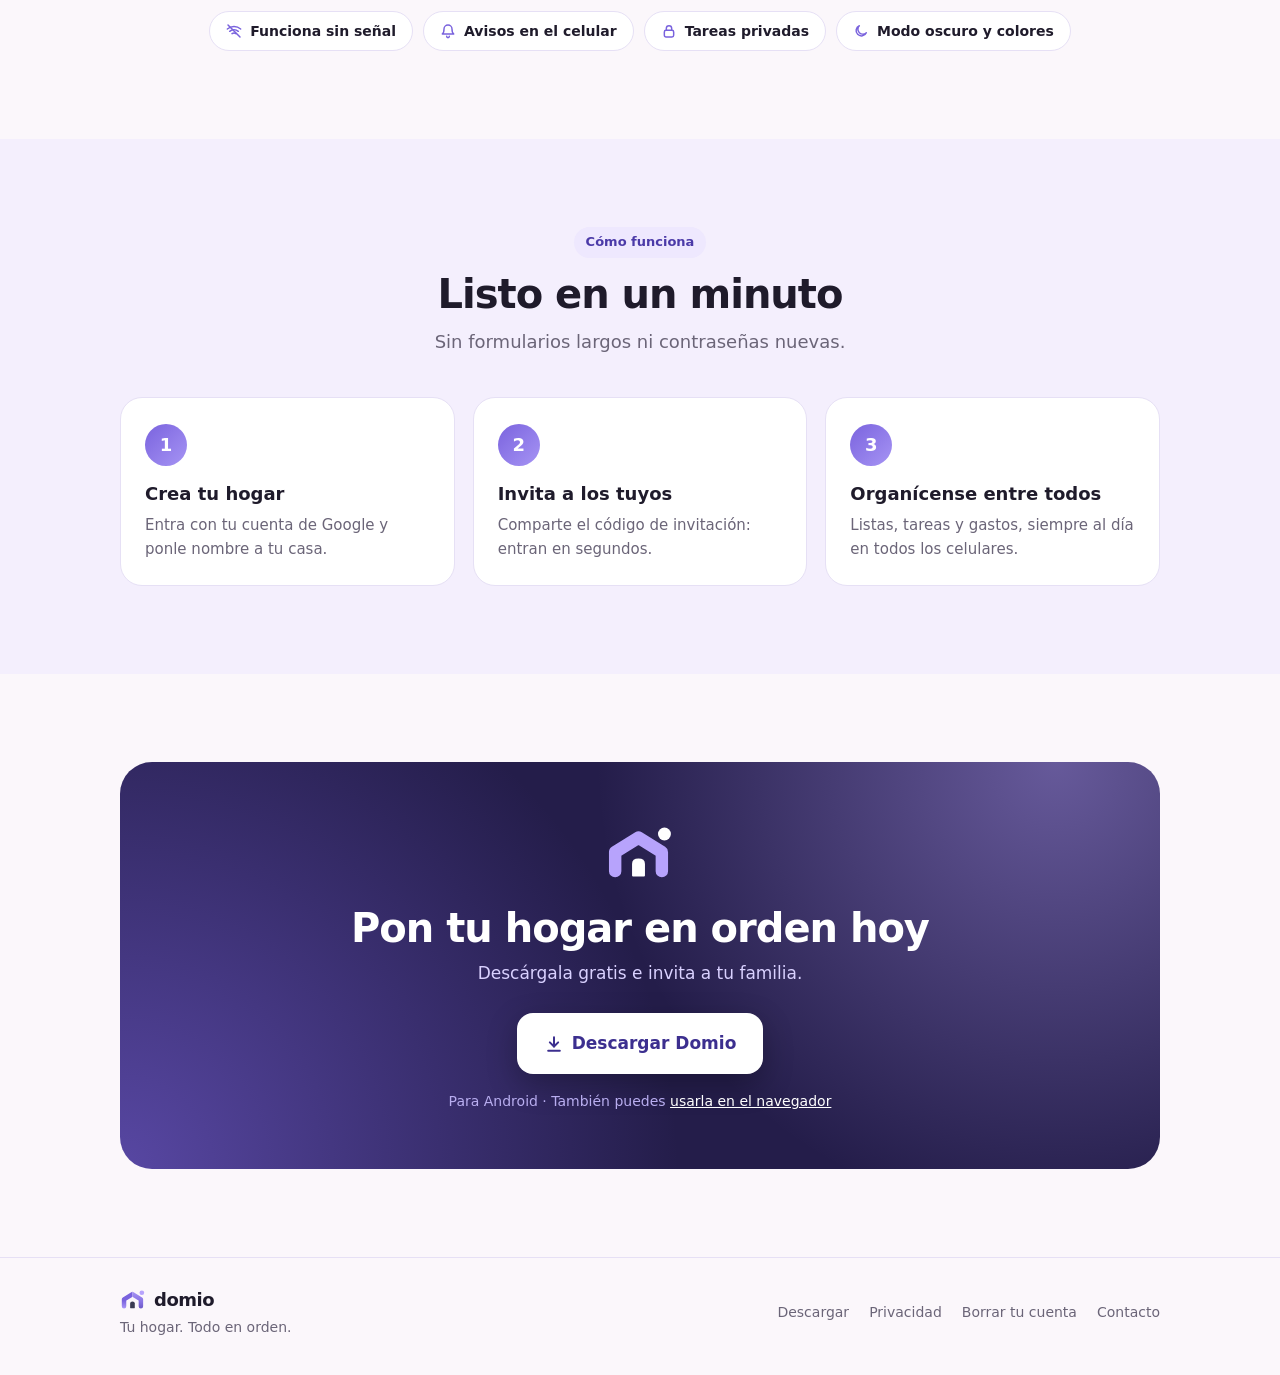
==== commit d3865eba: "Quitar «Sin anuncios» de la portada y de las funciones Domio tendrá anuncios cuando llegue a Google " ====
--- a/index.html
+++ b/index.html
@@ -636,11 +636,6 @@
                 <svg viewBox="0 0 24 24" fill="none" stroke="currentColor" stroke-width="2.6"
                   stroke-linecap="round" stroke-linejoin="round" aria-hidden="true"><path d="M5 12l5 5 9-10" /></svg>
                 Gratis
-              </li>
-              <li>
-                <svg viewBox="0 0 24 24" fill="none" stroke="currentColor" stroke-width="2.6"
-                  stroke-linecap="round" stroke-linejoin="round" aria-hidden="true"><path d="M5 12l5 5 9-10" /></svg>
-                Sin anuncios
               </li>
             </ul>
           </div>
@@ -796,13 +791,6 @@
               </svg>
               Modo oscuro y colores
             </li>
-            <li>
-              <svg viewBox="0 0 24 24" fill="none" stroke="currentColor" stroke-width="2.2"
-                stroke-linecap="round" stroke-linejoin="round" aria-hidden="true">
-                <path d="M12 3l7 3v6c0 4.4-3 7.6-7 9-4-1.4-7-4.6-7-9V6z" /><path d="M9 12l2 2 4-4" />
-              </svg>
-              Sin anuncios
-            </li>
           </ul>
         </div>
       </section>
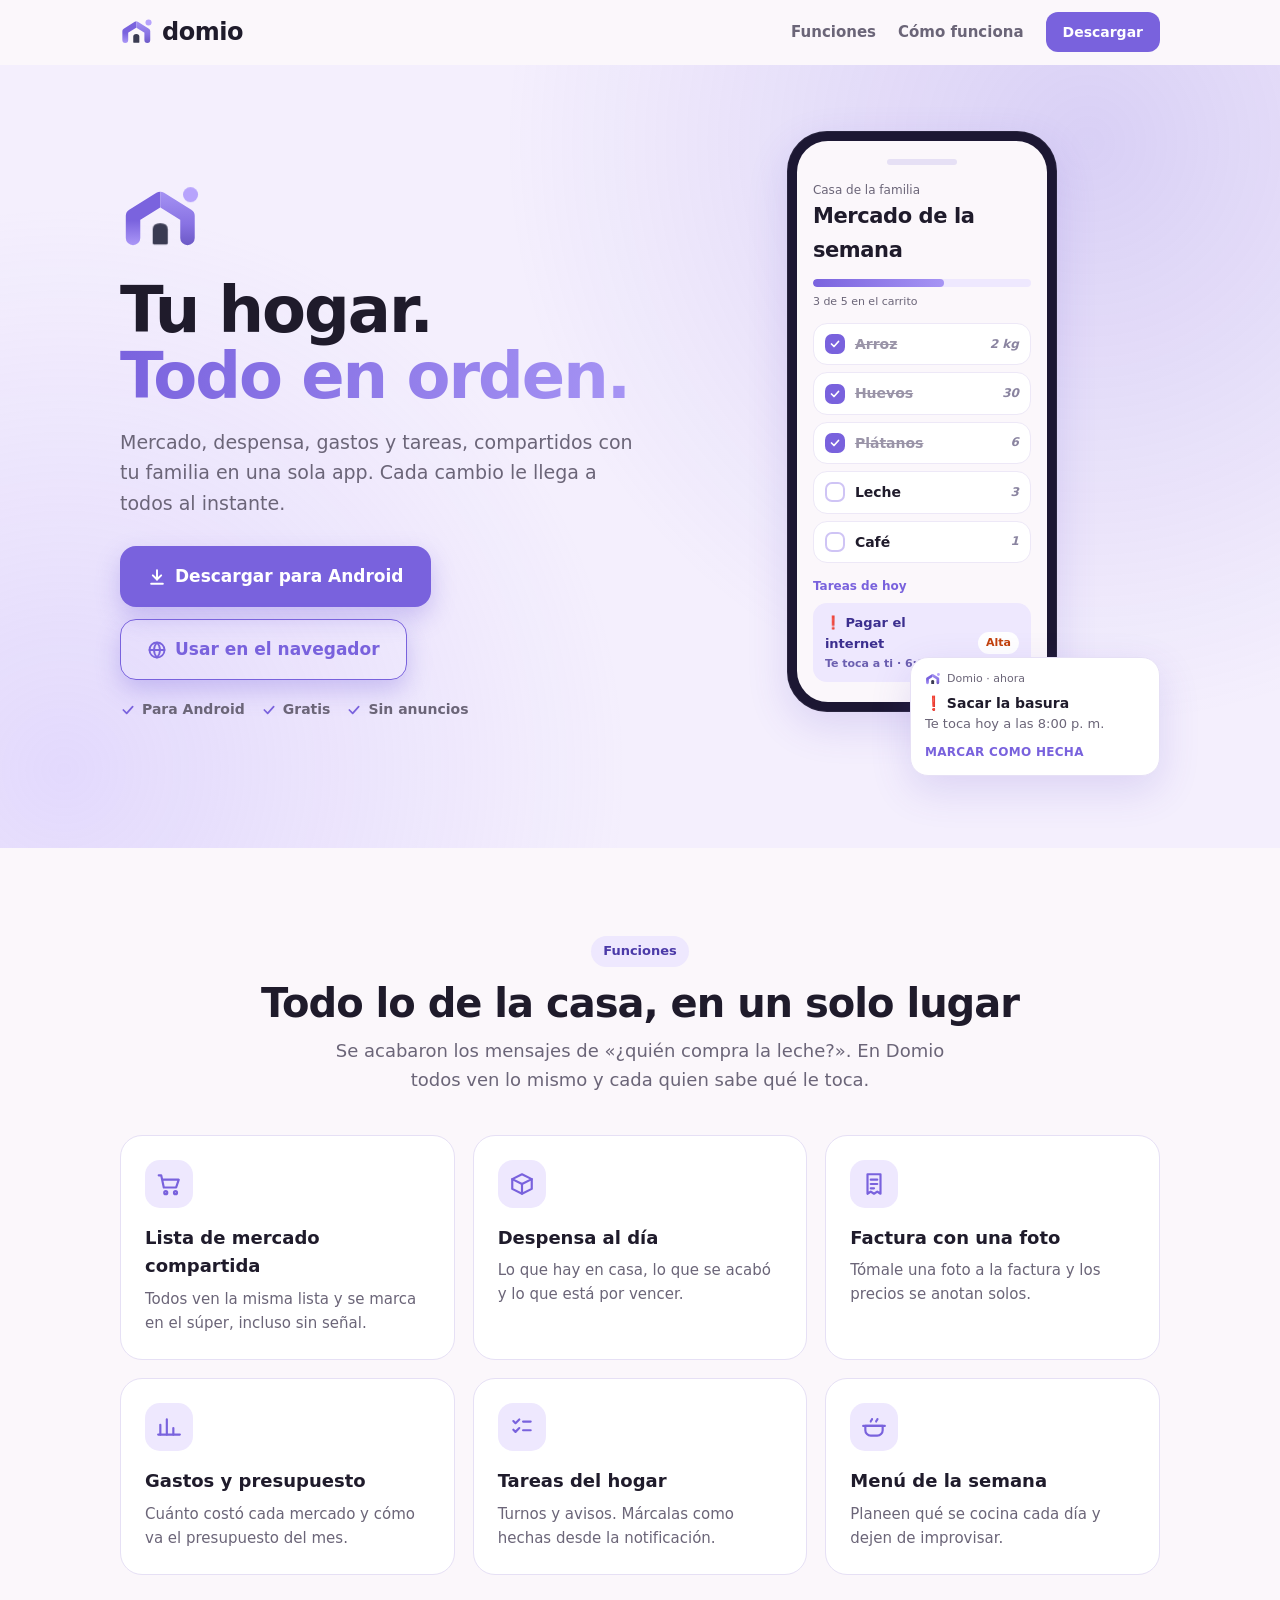
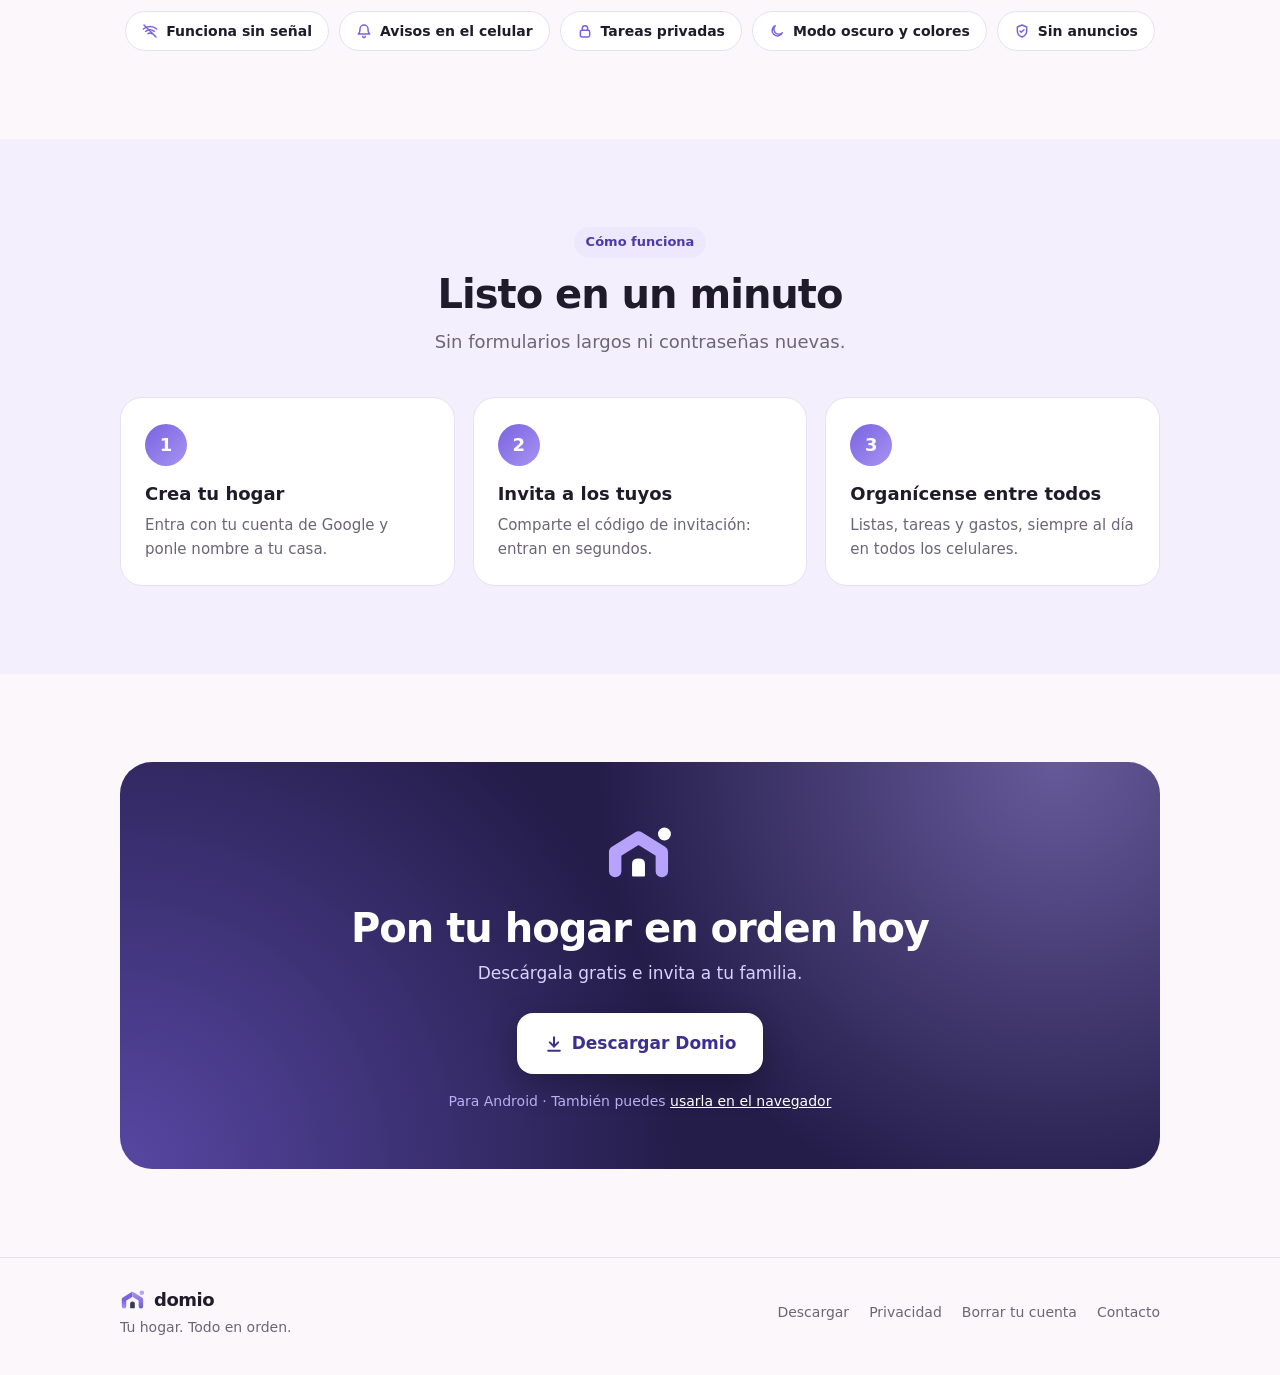
==== commit 5f89fde9: "Sin anuncios y página 404" ====
--- a/index.html
+++ b/index.html
@@ -636,6 +636,11 @@
                 <svg viewBox="0 0 24 24" fill="none" stroke="currentColor" stroke-width="2.6"
                   stroke-linecap="round" stroke-linejoin="round" aria-hidden="true"><path d="M5 12l5 5 9-10" /></svg>
                 Gratis
+              </li>
+              <li>
+                <svg viewBox="0 0 24 24" fill="none" stroke="currentColor" stroke-width="2.6"
+                  stroke-linecap="round" stroke-linejoin="round" aria-hidden="true"><path d="M5 12l5 5 9-10" /></svg>
+                Sin anuncios
               </li>
             </ul>
           </div>
@@ -791,6 +796,13 @@
               </svg>
               Modo oscuro y colores
             </li>
+            <li>
+              <svg viewBox="0 0 24 24" fill="none" stroke="currentColor" stroke-width="2.2"
+                stroke-linecap="round" stroke-linejoin="round" aria-hidden="true">
+                <path d="M12 3l7 3v6c0 4.4-3 7.6-7 9-4-1.4-7-4.6-7-9V6z" /><path d="M9 12l2 2 4-4" />
+              </svg>
+              Sin anuncios
+            </li>
           </ul>
         </div>
       </section>
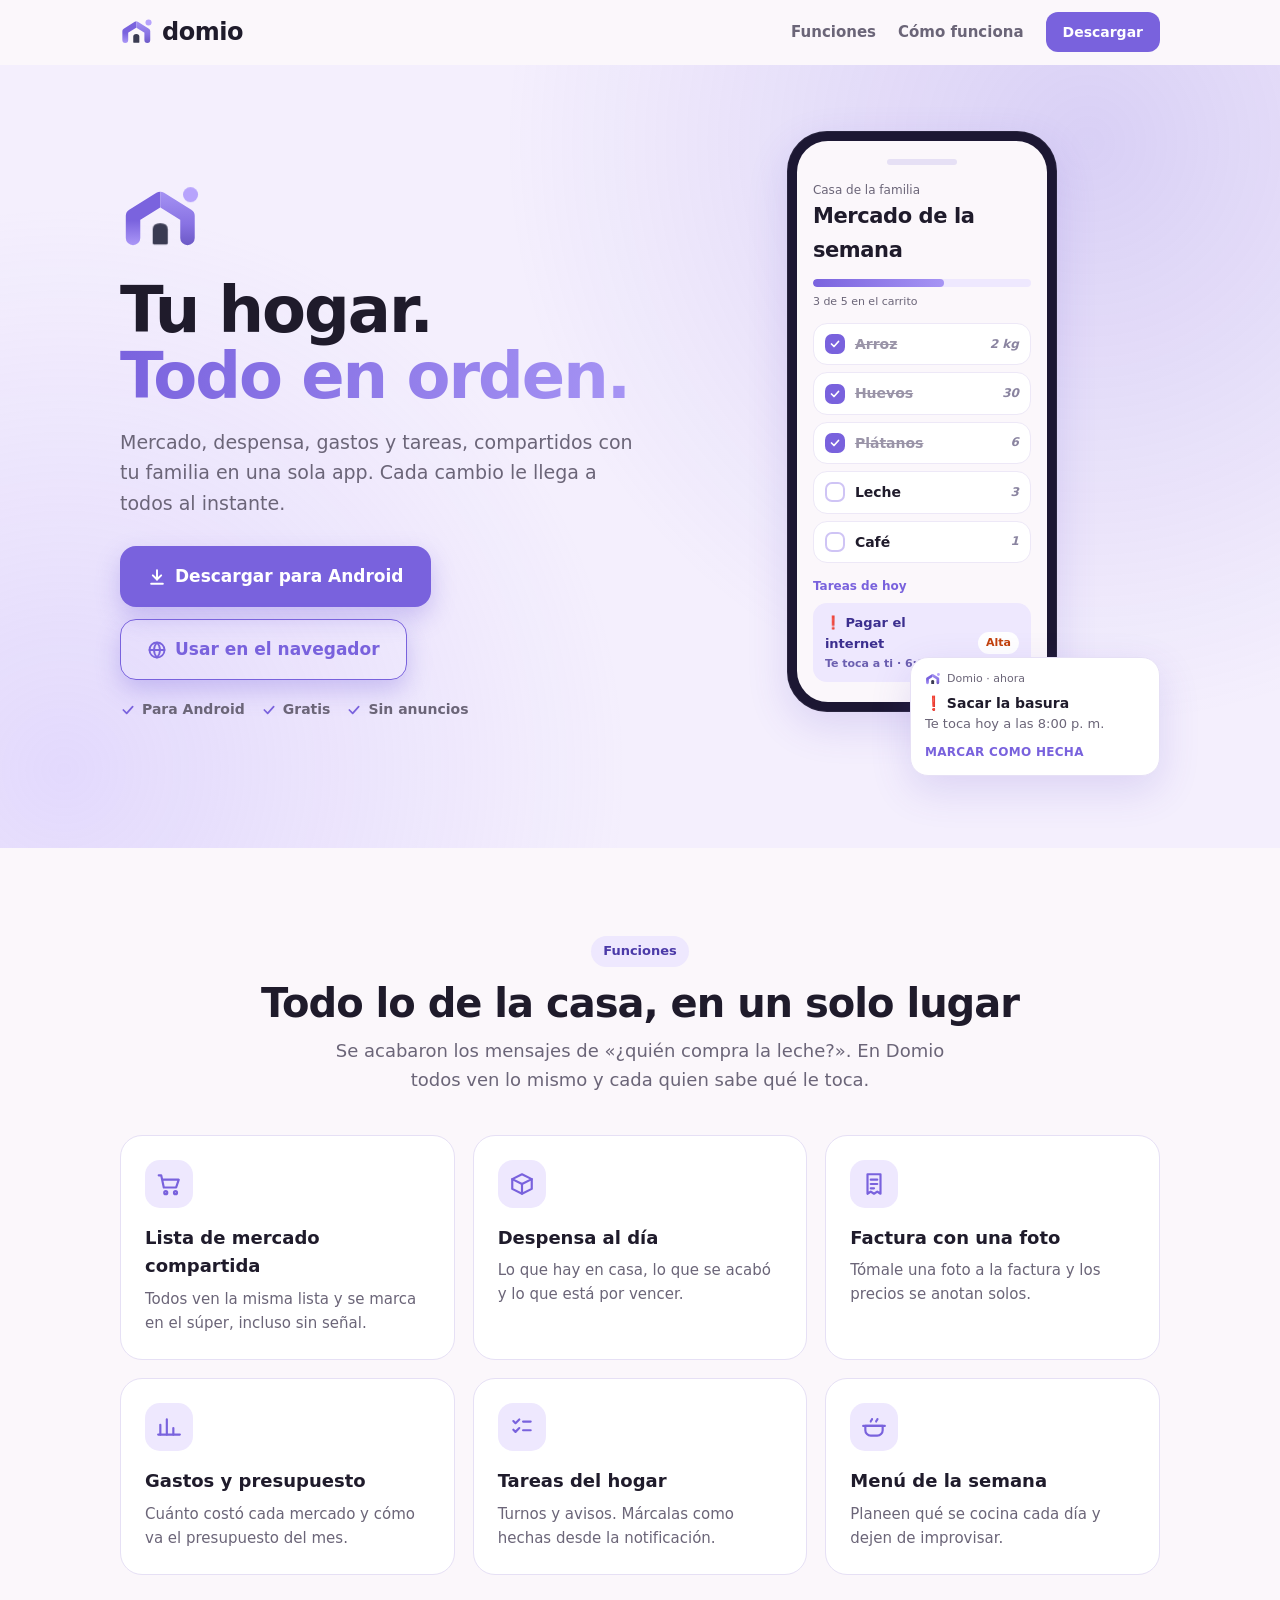
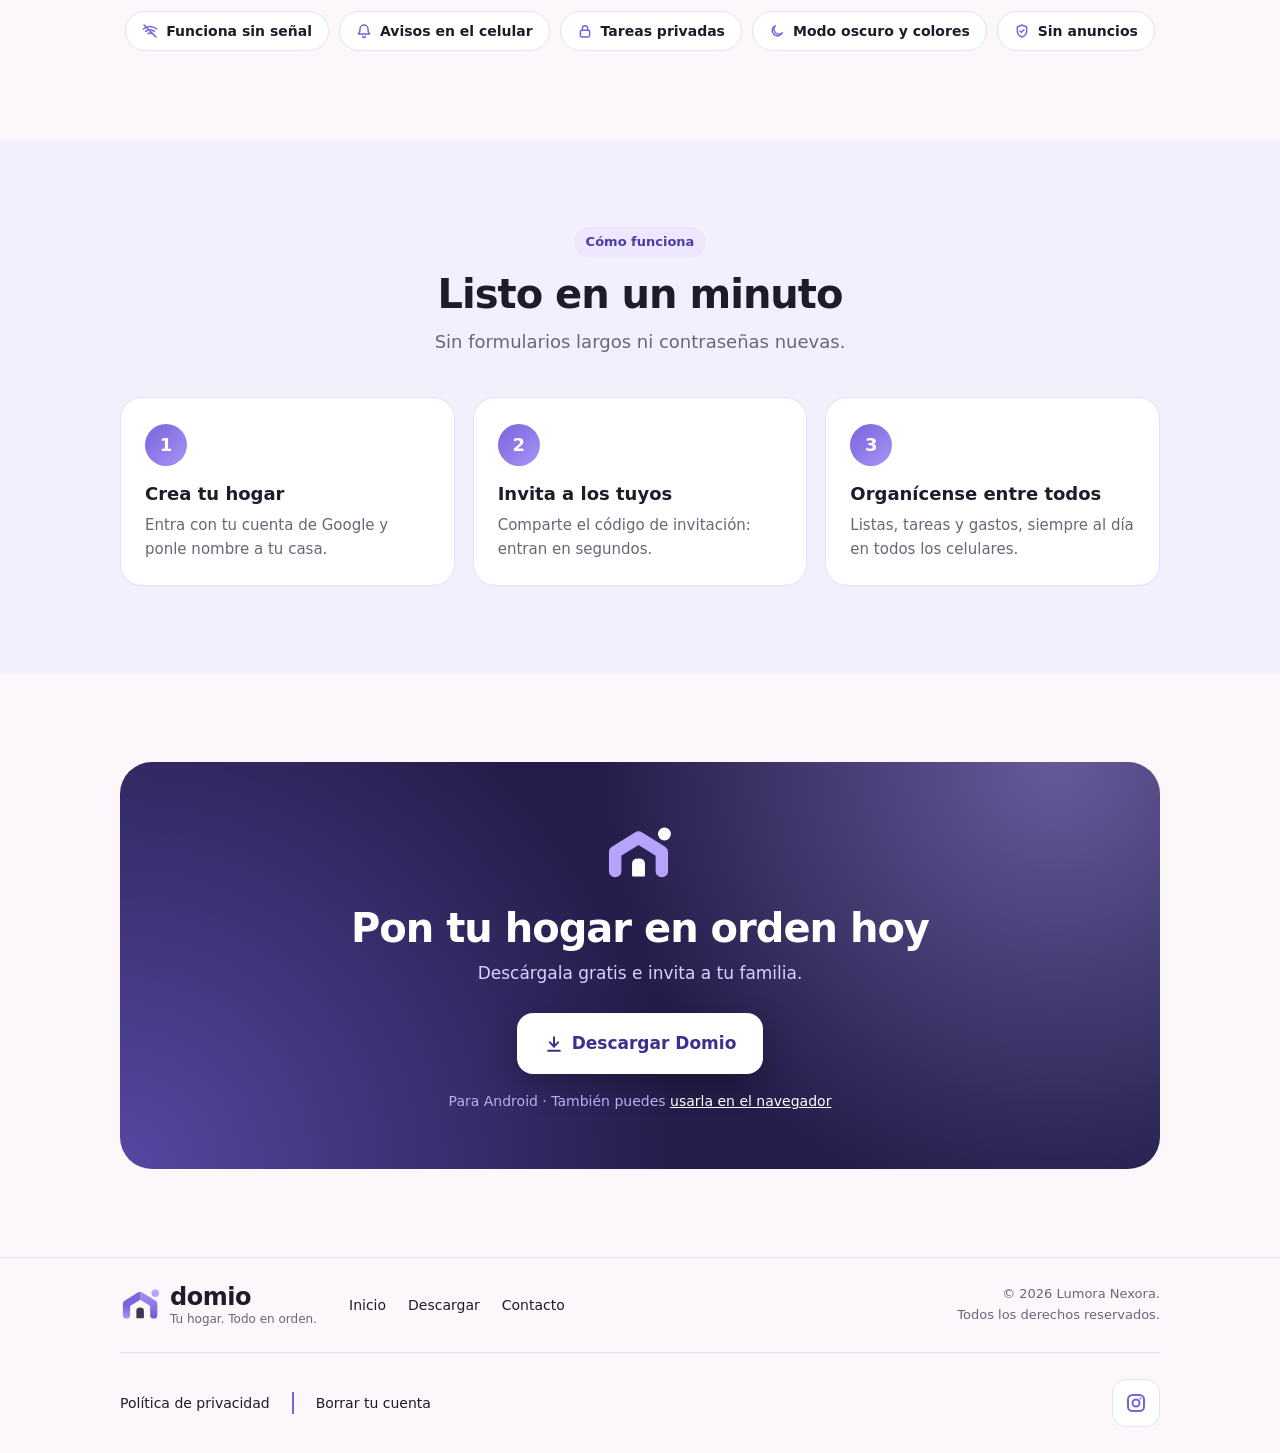
==== commit 6e9fe0e2: "Pie nuevo con Instagram" ====
--- a/index.html
+++ b/index.html
@@ -852,16 +852,36 @@
 
     <footer class="site-footer">
       <div class="wrap">
-        <div>
-          <a class="brand" href="/"><img src="/logo.svg" alt="" />domio</a>
-          <p class="slogan">Tu hogar. Todo en orden.</p>
+        <div class="foot-row">
+          <div class="foot-main">
+            <a class="brand" href="/">
+              <img src="/logo.svg" alt="" />
+              <span>domio<small>Tu hogar. Todo en orden.</small></span>
+            </a>
+            <nav>
+              <a href="/">Inicio</a>
+              <a href="/descargar/">Descargar</a>
+              <a href="mailto:contacto@lumoranexora.com">Contacto</a>
+            </nav>
+          </div>
+          <p class="rights">© 2026 Lumora Nexora.<br />Todos los derechos reservados.</p>
         </div>
-        <nav>
-          <a href="/descargar/">Descargar</a>
-          <a href="/privacidad/">Privacidad</a>
-          <a href="/borrar-cuenta/">Borrar tu cuenta</a>
-          <a href="mailto:lumoranexora.dev@gmail.com">Contacto</a>
-        </nav>
+        <div class="foot-row">
+          <nav class="legal">
+            <a href="/privacidad/">Política de privacidad</a>
+            <a href="/borrar-cuenta/">Borrar tu cuenta</a>
+          </nav>
+          <div class="social">
+            <a href="https://www.instagram.com/lumora.nexora/" target="_blank"
+              rel="noopener noreferrer" aria-label="Instagram de Lumora Nexora">
+              <svg viewBox="0 0 24 24" fill="none" stroke="currentColor" stroke-width="2"
+                stroke-linecap="round" stroke-linejoin="round" aria-hidden="true">
+                <rect x="4" y="4" width="16" height="16" rx="4.5" />
+                <circle cx="12" cy="12" r="3.5" /><path d="M16.5 7.5h.01" />
+              </svg>
+            </a>
+          </div>
+        </div>
       </div>
     </footer>
 
--- a/estilo.css
+++ b/estilo.css
@@ -227,45 +227,112 @@
 
 .site-footer {
   border-top: 1px solid var(--border);
-  padding: 28px 0 36px;
   color: var(--muted);
   font-size: 14px;
 }
 
-.site-footer .wrap {
+.foot-row {
   display: flex;
   flex-wrap: wrap;
   align-items: center;
   justify-content: space-between;
-  gap: 16px;
+  gap: 20px;
+  padding: 26px 0;
+}
+
+.foot-row + .foot-row {
+  border-top: 1px solid var(--border);
+}
+
+.foot-main {
+  display: flex;
+  flex-wrap: wrap;
+  align-items: center;
+  gap: 18px 32px;
 }
 
 .site-footer .brand {
-  font-size: 18px;
+  font-size: 24px;
+  line-height: 1.1;
 }
 
 .site-footer .brand img {
-  width: 26px;
-  height: 26px;
-}
-
-.site-footer .slogan {
-  margin: 2px 0 0;
+  width: 42px;
+  height: 42px;
+}
+
+.site-footer .brand small {
+  display: block;
+  margin-top: 3px;
+  color: var(--muted);
+  font-size: 12px;
+  font-weight: 500;
+  letter-spacing: 0;
 }
 
 .site-footer nav {
   display: flex;
   flex-wrap: wrap;
-  gap: 8px 20px;
+  gap: 8px 22px;
 }
 
 .site-footer nav a {
-  color: var(--muted);
+  color: var(--text);
+  font-weight: 500;
   text-decoration: none;
 }
 
 .site-footer nav a:hover {
   color: var(--primary);
+}
+
+.site-footer .legal a + a {
+  border-left: 2px solid var(--primary);
+  padding-left: 22px;
+}
+
+.site-footer .rights {
+  margin: 0;
+  font-size: 13px;
+  text-align: right;
+}
+
+.social {
+  display: flex;
+  gap: 12px;
+}
+
+.social a {
+  display: grid;
+  place-items: center;
+  width: 48px;
+  height: 48px;
+  border: 1px solid var(--border);
+  border-radius: 14px;
+  background: var(--surface);
+  color: var(--primary);
+  transition: transform 0.15s, border-color 0.15s;
+}
+
+.social a:hover {
+  border-color: var(--primary);
+  transform: translateY(-2px);
+}
+
+.social svg {
+  width: 24px;
+  height: 24px;
+}
+
+@media (max-width: 640px) {
+  .foot-main,
+  .foot-row {
+    flex-direction: column;
+    align-items: flex-start;
+  }
+  .site-footer .rights {
+    text-align: left;
+  }
 }
 
 /* ---------- Aparecer al bajar ---------- */
